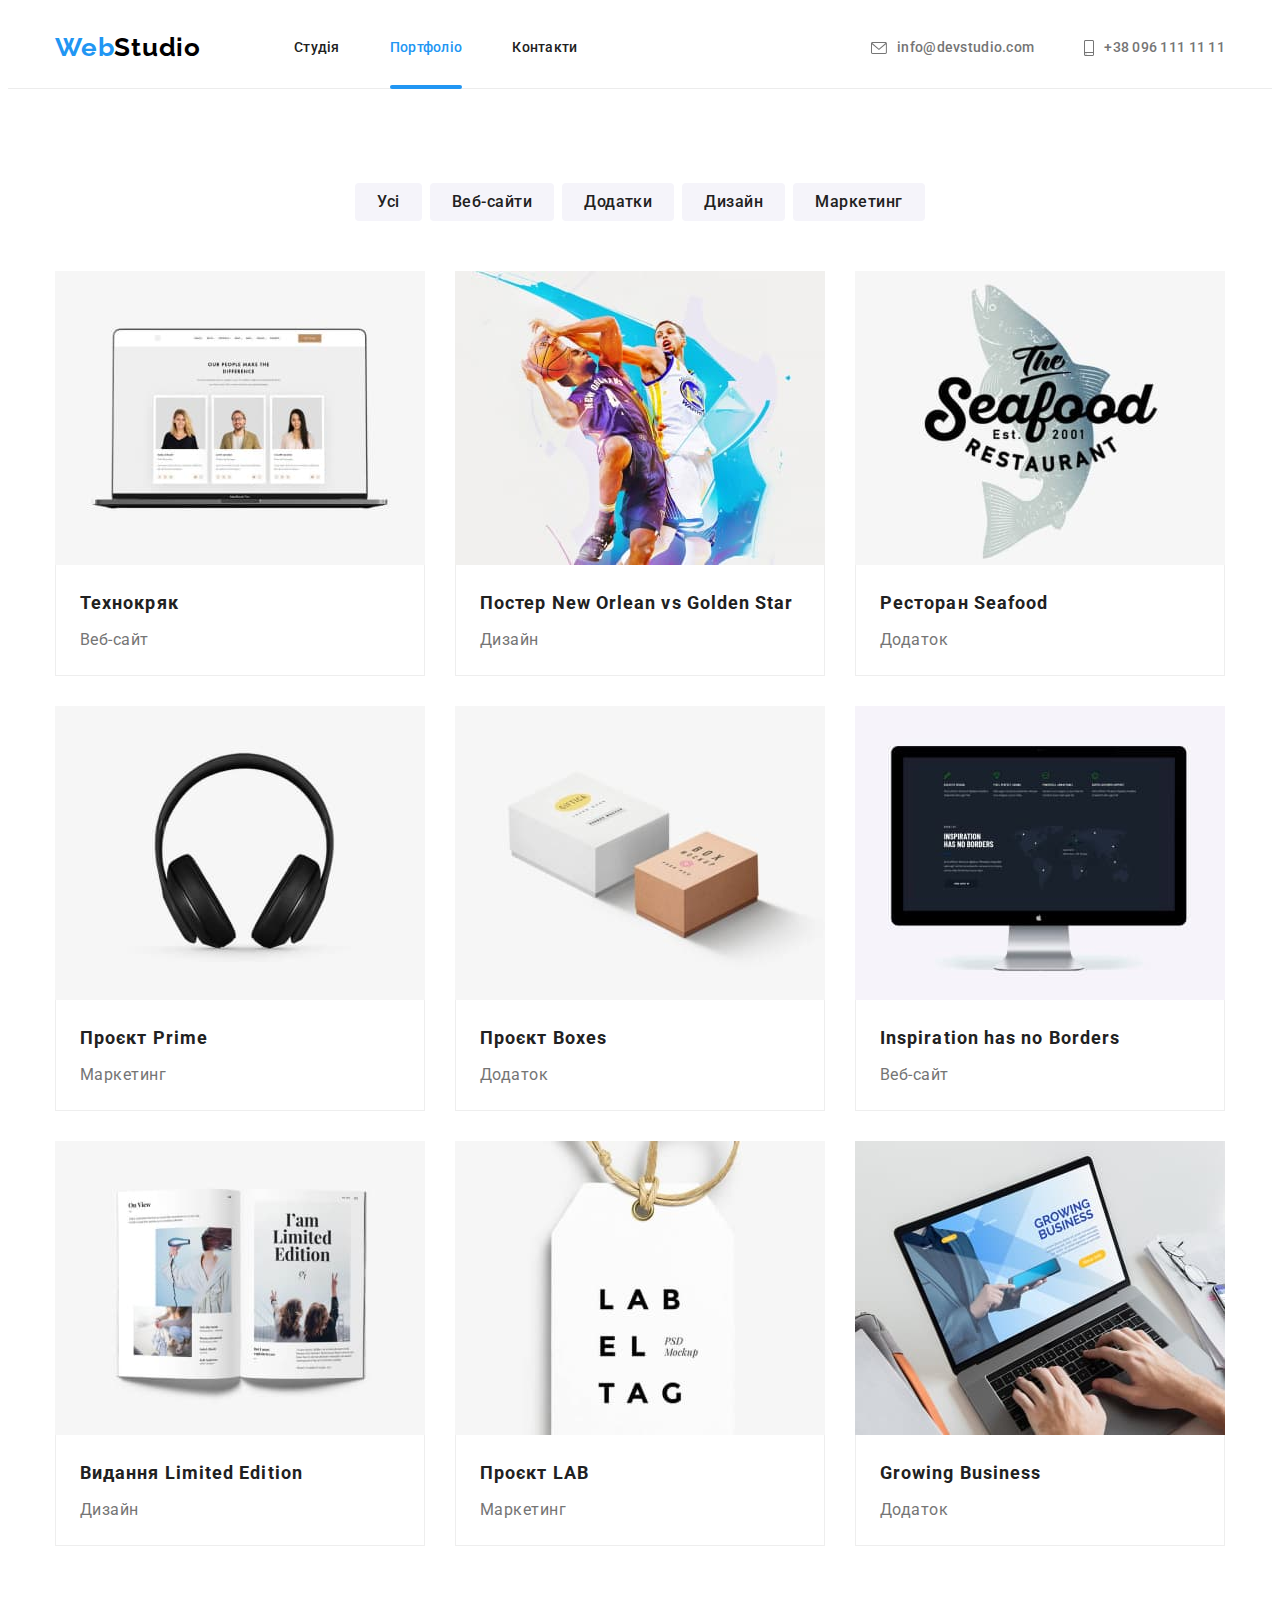
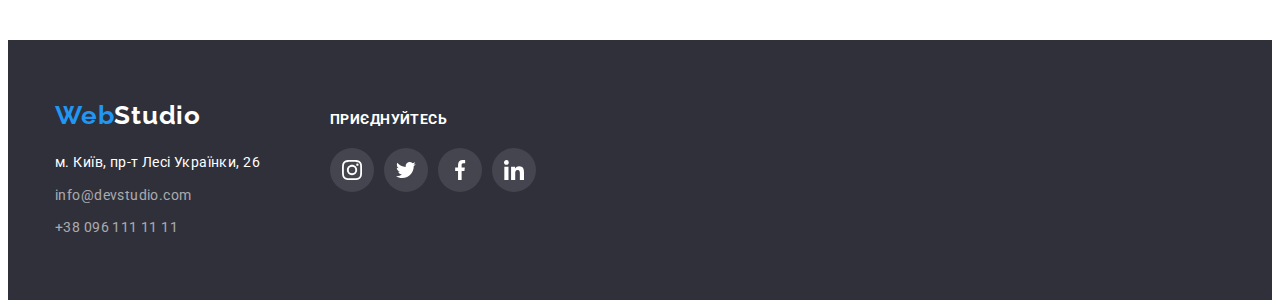
==== portfolio.html @ 529b3756 "Add files via upload" ====
<!DOCTYPE html>
<html lang="uk">
  <head>
    <meta charset="UTF-8" />
    <meta http-equiv="X-UA-Compatible" content="IE=edge" />
    <meta name="viewport" content="width=device-width, initial-scale=1.0" />
    <title>Document</title>
    <link rel="preconnect" href="https://fonts.googleapis.com" />
    <link rel="preconnect" href="https://fonts.gstatic.com" crossorigin />
    <link
      href="https://fonts.googleapis.com/css2?family=Raleway:wght@700&family=Roboto:wght@400;500;700;900&display=swap"
      rel="stylesheet"
    />
    <link
      rel="stylesheet"
      href="https://cdnjs.cloudflare.com/ajax/libs/modern-normalize/1.1.0/modern-normalize.min.css"
      integrity="sha512-wpPYUAdjBVSE4KJnH1VR1HeZfpl1ub8YT/NKx4PuQ5NmX2tKuGu6U/JRp5y+Y8XG2tV+wKQpNHVUX03MfMFn9Q=="
      crossorigin="anonymous"
      referrerpolicy="no-referrer"
    />
    <link rel="stylesheet" href="./css/style.css" />
  </head>
  <body>
    <header class="header">
      <div class="container main-nav">
        <nav>
          <a class="header-logo logo" href="./index.html"
            ><span>Web</span>Studio</a
          >
          <ul class="header-nav-list list">
            <li class="header-nav-item item">
              <a class="header-nav-link link" href="./index.html">Студія</a>
            </li>
            <li class="header-nav-item item">
              <a class="header-nav-link link current" href="./portfolio.html"
                >Портфоліо</a
              >
            </li>
            <li class="header-nav-item item">
              <a class="header-nav-link link" href="#">Контакти</a>
            </li>
          </ul>
        </nav>
        <ul class="header-contact-list list">
          <li class="header-contact-item item">
            <a class="header-contact-link link" href="mailto:info@devstudio.com"
              ><svg width="16" height="12">
                <use href="./images/icons.svg#icon-envelope"></use>
              </svg>
              info@devstudio.com</a
            >
          </li>
          <li class="header-contact-item item">
            <a class="header-contact-link link" href="tel:+380961111111"
              ><svg width="10" height="16">
                <use href="./images/icons.svg#icon-smartphone"></use>
              </svg>
              +38 096 111 11 11</a
            >
          </li>
        </ul>
      </div>
    </header>
    <main>
      <section class="portfolio section">
        <div class="container">
          <h1 class="visually-hidden">Портфоліо</h1>
          <ul class="portfolio-list list">
            <li class="portfolio-item">
              <button class="portfolio-btn btn" type="button">Усі</button>
            </li>
            <li class="portfolio-item">
              <button class="portfolio-btn btn" type="button">Веб-сайти</button>
            </li>
            <li class="portfolio-item">
              <button class="portfolio-btn btn" type="button">Додатки</button>
            </li>
            <li class="portfolio-item">
              <button class="portfolio-btn btn" type="button">Дизайн</button>
            </li>
            <li class="portfolio-item">
              <button class="portfolio-btn btn" type="button">Маркетинг</button>
            </li>
          </ul>
          <ul class="portfolio-file list">
            <li class="portfolio-unit">
              <a href="#" class="portfolio-unit-link">
                <div class="portfolio-wrapper">
                  <img
                    class="portfolio-img"
                    src="./images/1_computer.jpg"
                    alt="комп'ютер"
                    width="370"
                  />
                  <div class="portfolio-txt-wrap">
                    <p class="portfolio-txt">
                      Ресурс пропонує комплексні пропозиції з різним рівнем
                      функціоналу та сервісів. Все це дозволить відвідувачу
                      отримати вичерпні відомості про компанію чи приватну
                      особу.
                    </p>
                  </div>
                </div>
                <div class="portfolio-unit-wrap">
                  <h2 class="portfolio-capture">Технокряк</h2>
                  <p class="portfolio-descr">Веб-сайт</p>
                </div>
              </a>
            </li>
            <li class="portfolio-unit">
              <a href="#" class="portfolio-unit-link">
                <div class="portfolio-wrapper">
                  <img
                    class="portfolio-img"
                    src="./images/2_basketball.jpg"
                    alt="двоє баскетболістів борються за м'яч"
                    width="370"
                  />
                  <div class="portfolio-txt-wrap">
                    <p class="portfolio-txt">
                      Ресурс пропонує комплексні пропозиції з різним рівнем
                      функціоналу та сервісів. Все це дозволить відвідувачу
                      отримати вичерпні відомості про компанію чи приватну
                      особу.
                    </p>
                  </div>
                </div>
                <div class="portfolio-unit-wrap">
                  <h2 class="portfolio-capture">
                    Постер New Orlean vs Golden Star
                  </h2>
                  <p class="portfolio-descr">Дизайн</p>
                </div>
              </a>
            </li>
            <li class="portfolio-unit">
              <a href="#" class="portfolio-unit-link">
                <div class="portfolio-wrapper">
                  <img
                    class="portfolio-img"
                    src="./images/3_fish.jpg"
                    alt="риба"
                    width="370"
                  />
                  <div class="portfolio-txt-wrap">
                    <p class="portfolio-txt">
                      Ресурс пропонує комплексні пропозиції з різним рівнем
                      функціоналу та сервісів. Все це дозволить відвідувачу
                      отримати вичерпні відомості про компанію чи приватну
                      особу.
                    </p>
                  </div>
                </div>
                <div class="portfolio-unit-wrap">
                  <h2 class="portfolio-capture">Ресторан Seafood</h2>
                  <p class="portfolio-descr">Додаток</p>
                </div>
              </a>
            </li>
            <li class="portfolio-unit">
              <a href="#" class="portfolio-unit-link">
                <div class="portfolio-wrapper">
                  <img
                    class="portfolio-img"
                    src="./images/4_headphones.jpg"
                    alt="навушники"
                    width="370"
                  />
                  <div class="portfolio-txt-wrap">
                    <p class="portfolio-txt">
                      Ресурс пропонує комплексні пропозиції з різним рівнем
                      функціоналу та сервісів. Все це дозволить відвідувачу
                      отримати вичерпні відомості про компанію чи приватну
                      особу.
                    </p>
                  </div>
                </div>
                <div class="portfolio-unit-wrap">
                  <h2 class="portfolio-capture">Проєкт Prime</h2>
                  <p class="portfolio-descr">Маркетинг</p>
                </div>
              </a>
            </li>
            <li class="portfolio-unit">
              <a href="#" class="portfolio-unit-link">
                <div class="portfolio-wrapper">
                  <img
                    class="portfolio-img"
                    src="./images/5_boxes.jpg"
                    alt="коробки"
                    width="370"
                  />
                  <div class="portfolio-txt-wrap">
                    <p class="portfolio-txt">
                      Ресурс пропонує комплексні пропозиції з різним рівнем
                      функціоналу та сервісів. Все це дозволить відвідувачу
                      отримати вичерпні відомості про компанію чи приватну
                      особу.
                    </p>
                  </div>
                </div>
                <div class="portfolio-unit-wrap">
                  <h2 class="portfolio-capture">Проєкт Boxes</h2>
                  <p class="portfolio-descr">Додаток</p>
                </div>
              </a>
            </li>
            <li class="portfolio-unit">
              <a href="#" class="portfolio-unit-link">
                <div class="portfolio-wrapper">
                  <img
                    class="portfolio-img"
                    src="./images/6_screen.jpg"
                    alt="монітор комп'ютера"
                    width="370"
                  />
                  <div class="portfolio-txt-wrap">
                    <p class="portfolio-txt">
                      Ресурс пропонує комплексні пропозиції з різним рівнем
                      функціоналу та сервісів. Все це дозволить відвідувачу
                      отримати вичерпні відомості про компанію чи приватну
                      особу.
                    </p>
                  </div>
                </div>
                <div class="portfolio-unit-wrap">
                  <h2 class="portfolio-capture">Inspiration has no Borders</h2>
                  <p class="portfolio-descr">Веб-сайт</p>
                </div>
              </a>
            </li>
            <li class="portfolio-unit">
              <a href="#" class="portfolio-unit-link">
                <div class="portfolio-wrapper">
                  <img
                    class="portfolio-img"
                    src="./images/7-magazine.jpg"
                    alt="журнал"
                    width="370"
                  />
                  <div class="portfolio-txt-wrap">
                    <p class="portfolio-txt">
                      Ресурс пропонує комплексні пропозиції з різним рівнем
                      функціоналу та сервісів. Все це дозволить відвідувачу
                      отримати вичерпні відомості про компанію чи приватну
                      особу.
                    </p>
                  </div>
                </div>
                <div class="portfolio-unit-wrap">
                  <h2 class="portfolio-capture">Видання Limited Edition</h2>
                  <p class="portfolio-descr">Дизайн</p>
                </div>
              </a>
            </li>
            <li class="portfolio-unit">
              <a href="#" class="portfolio-unit-link">
                <div class="portfolio-wrapper">
                  <img
                    class="portfolio-img"
                    src="./images/8_label.jpg"
                    alt="етикетка"
                    width="370"
                  />
                  <div class="portfolio-txt-wrap">
                    <p class="portfolio-txt">
                      Ресурс пропонує комплексні пропозиції з різним рівнем
                      функціоналу та сервісів. Все це дозволить відвідувачу
                      отримати вичерпні відомості про компанію чи приватну
                      особу.
                    </p>
                  </div>
                </div>
                <div class="portfolio-unit-wrap">
                  <h2 class="portfolio-capture">Проєкт LAB</h2>
                  <p class="portfolio-descr">Маркетинг</p>
                </div>
              </a>
            </li>
            <li class="portfolio-unit">
              <a href="#" class="portfolio-unit-link">
                <div class="portfolio-wrapper">
                  <img
                    class="portfolio-img"
                    src="./images/9_busines.jpg"
                    alt="працівник за комп'ютером"
                    width="370"
                  />
                  <div class="portfolio-txt-wrap">
                    <p class="portfolio-txt">
                      Ресурс пропонує комплексні пропозиції з різним рівнем
                      функціоналу та сервісів. Все це дозволить відвідувачу
                      отримати вичерпні відомості про компанію чи приватну
                      особу.
                    </p>
                  </div>
                </div>
                <div class="portfolio-unit-wrap">
                  <h2 class="portfolio-capture">Growing Business</h2>
                  <p class="portfolio-descr">Додаток</p>
                </div>
              </a>
            </li>
          </ul>
        </div>
      </section>
    </main>
    <footer class="footer">
      <div class="container footer-container">
        <div class="footer-address-wrap">
          <a class="footer-logo logo" href="./index.html"
            ><span>Web</span>Studio</a
          >
          <address>
            <ul class="footer-list list">
              <li class="footer-item item">
                <a
                  class="footer-address"
                  href="https://goo.gl/maps/G2cUV6YRKF24TFZG9"
                  rel="noopener noreferrer nofollow"
                  >м. Київ, пр-т Лесі Українки, 26</a
                >
              </li>
              <li class="footer-item item">
                <a
                  class="footer-contact-link link"
                  href="mailto:info@devstudio.com"
                  >info@devstudio.com</a
                >
              </li>
              <li class="footer-item item">
                <a class="footer-contact-link link" href="tel:+380961111111"
                  >+38 096 111 11 11</a
                >
              </li>
            </ul>
          </address>
        </div>
        <div class="footer-social">
          <p class="footer-social-descr">приєднуйтесь</p>
          <ul class="footer-social-item item">
            <li class="footer-social-list list">
              <a href="#" class="footer-social-link link">
                <svg width="20" height="20">
                  <use href="./images/icons.svg#icon-instagram"></use>
                </svg>
              </a>
            </li>
            <li class="footer-social-list list">
              <a href="#" class="footer-social-link link">
                <svg width="20" height="20">
                  <use href="./images/icons.svg#icon-twitter"></use>
                </svg>
              </a>
            </li>
            <li class="footer-social-list list">
              <a href="#" class="footer-social-link link">
                <svg width="20" height="20">
                  <use href="./images/icons.svg#icon-facebook"></use>
                </svg>
              </a>
            </li>
            <li class="footer-social-list list">
              <a href="#" class="footer-social-link link">
                <svg width="20" height="20">
                  <use href="./images/icons.svg#icon-linkedin"></use>
                </svg>
              </a>
            </li>
          </ul>
        </div>
      </div>
    </footer>
  </body>
</html>
---- css/style.css ----
:root {
    --main-color: #212121;
    --second-color: #FFFFFF;
    --third-color: #757575;
    --fourth-color: #000000;
    --footer-contact-color: rgba(255, 255, 255, 0.6);
    --accent-color: #2196F3;
    --border-header-color: #ECECEC;
    --border-color: #EEEEEE;
    --active-btn-color: #188CE8;
    --background-first: #F5F4FA;
    --background: #2F303A;
    --background-main: #F5F5F5;
    --second-font: 'Raleway', sans-serif;
}

*,
*::before,
*::after {
    box-sizing: border-box;
}

h1,
h2,
h3,
h4,
h5,
h6,
p,
ul {
    margin: 0;
}

img {
    display: block;
}

body {
    font-family: 'Roboto', sans-serif;
    color: var(--main-color);
    background-color: var(--second-color);
}

.section {
    padding-top: 94px;
    padding-bottom: 94px;
}

.container {
    width: 1200px;
    padding-left: 15px;
    padding-right: 15px;
    margin: 0 auto;
}

.list {
    list-style: none;
}


.link {
    text-decoration: none;
}

.link:hover,
.link:focus {
    color: var(--accent-color);
}

.btn {
    font-family: inherit;
    color: inherit;
    cursor: pointer;
    border-color: transparent;
    border-radius: 4px;
}

.btn:hover,
.btn:focus {
    background: var(--accent-color);
    color: var(--second-color);
}

.title {
    font-weight: 700;
    font-size: 36px;
    line-height: 1.16;
    letter-spacing: 0.03em;
}

.visually-hidden {
    position: absolute;
    white-space: nowrap;
    width: 1px;
    height: 1px;
    overflow: hidden;
    border: 0;
    padding: 0;
    clip: rect(0 0 0 0);
    clip-path: inset(50%);
    margin: -1px;
}

/* ----------------------------HEADER ---------------------------------*/
.header {
    background-color: var(--second-color);
    border-bottom: 1px solid var(--border-header-color);
}

.main-nav {
    display: flex;
    align-items: center;

}

.container>nav {
    display: flex;
}

.header-logo {
    margin-right: 93px;
    padding: 24px 0;
}



.logo {
    color: var(--fourth-color);
    font-family: var(--second-font);
    font-weight: 700;
    font-size: 26px;
    line-height: 1.19;
    letter-spacing: 0.03em;
    text-decoration: none;
}

.logo>span {
    color: var(--accent-color);
}

.header-nav-list {
    display: flex;
    padding: 0;
}

.header-contact-list {
    display: flex;
    margin-left: auto;
    padding: 0;
}


.header-nav-item,
.header-contact-item {
    font-weight: 500;
    font-size: 14px;
    line-height: 1.14;
    letter-spacing: 0.02em;

    margin-right: 50px;
}

.header-nav-item:last-child,
.header-contact-item:last-child {
    margin-right: 0;
}

.header-nav-link {
    display: block;
    padding: 32px 0;
    color: inherit;

    transition: color 250ms cubic-bezier(0.4, 0, 0.2, 1);
}


.header-nav-list .link.current {
    position: relative;
    color: var(--accent-color);
}

.current::after {
    position: absolute;
    left: 0;
    bottom: -1px;

    content: '';
    display: block;
    width: 100%;
    height: 4px;
    border-radius: 2px;

    background-color: #2196F3;
}


.header-contact-link {
    display: flex;
    align-items: center;
    padding: 32px 0;
    gap: 10px;
    color: var(--third-color);
    fill: var(--third-color);

    transition: fill 250ms cubic-bezier(0.4, 0, 0.2, 1), color 250ms cubic-bezier(0.4, 0, 0.2, 1);
}

.header-contact-link:hover,
.header-contact-link:focus {
    fill: var(--accent-color);
}


/*-------------------------------- HERO--------------------------- */
.hero {
    text-align: center;
}

.hero-wrapper {
    text-align: center;
    margin: 0 auto;
    padding-top: 200px;
    padding-bottom: 200px;
    max-width: 1600px;
    height: 600px;

    background-color: #C4C4C4;
    background-image: linear-gradient(rgba(47, 48, 58, 0.4), rgba(47, 48, 58, 0.4)), url(../images/hero_background.jpg);
    background-repeat: no-repeat;
    background-position: center;
    background-size: cover;
}


.hero-title {
    margin: 0 auto;
    max-width: 696px;

    font-weight: 900;
    font-size: 44px;
    line-height: 1.36;
    letter-spacing: 0.06em;
    text-transform: uppercase;
    color: var(--second-color);
}

.hero-btn {
    display: inline-block;
    margin-top: 30px;
    padding: 10px 32px;
    border: none;

    font-weight: 700;
    font-size: 16px;
    line-height: 1.87;
    letter-spacing: 0.06em;


    color: var(--second-color);
    background-color: var(--accent-color);

    transition: background-color 250ms cubic-bezier(0.4, 0, 0.2, 1);
}

.hero-btn:hover,
.hero-btn:focus {
    background-color: var(--active-btn-color);
}

/* ---------------------------BENEFITS---------------------------- */
.benefits-list {
    display: flex;
    justify-content: space-between;
    padding: 0;
}


.benefits-item {
    max-width: 270px;
}

.benefits-icon-wrap {
    display: flex;
    align-items: center;
    justify-content: center;
    width: 270px;
    height: 120px;
    background-color: var(--background-first);
    border-radius: 4px;
}

.benefits-caption {
    margin-top: 30px;
    font-weight: 700;
    font-size: 14px;
    line-height: 1.14;
    letter-spacing: 0.03em;
    text-transform: uppercase;
}

.benefits-descr {
    margin-top: 10px;
    color: var(--third-color);
    font-size: 14px;
    line-height: 1.71;
    letter-spacing: 0.03em;
}

/* -----------------------OCCUPATION------------------- */
.occupation {
    text-align: center;
    padding-top: 0;
}

.occupation-item {
    position: relative;
}

.occupation-list {
    display: flex;
    justify-content: space-between;
    padding-left: 0;
    margin-top: 50px;
}

.occupation-wrapper {
    position: absolute;
    width: 370px;
    height: 70px;
    top: 225px;

    padding-top: 27px;

    background-color: rgba(47, 48, 58, 0.8);
}

.occupation-descr {
    text-align: center;

    font-weight: 700;
    font-size: 14px;
    line-height: 0.88;
    letter-spacing: 0.03em;
    text-transform: uppercase;

    color: var(--second-color);
}

/* -------------------------TEAM-------------------------- */

.team {
    text-align: center;
    background-color: var(--background-first);
}

.team-list {
    display: flex;
    justify-content: space-between;
    margin-top: 50px;
    padding: 0;
}

.team-item {
    text-align: center;
    box-shadow: 0px 1px 3px rgba(0, 0, 0, 0.12), 0px 1px 1px rgba(0, 0, 0, 0.14), 0px 2px 1px rgba(0, 0, 0, 0.2);
    border-radius: 0px 0px 4px 4px;
    background-color: var(--second-color);
}

.team-wrap {
    padding: 30px 0;
}

.team-caption {
    font-weight: 500;
    font-size: 16px;
    line-height: 1.18;
    letter-spacing: 0.03em;
}

.team-descr {
    margin-top: 10px;
    color: var(--third-color);
    font-size: 16px;
    line-height: 1.18;
    letter-spacing: 0.03em;
}

.team-social-item {
    display: flex;
    justify-content: center;
    margin-top: 16px;
    padding: 0;
}

.team-social-list {
    margin-right: 10px;
    width: 44px;
    height: 44px;
}

.team-social-link {
    display: flex;
    align-items: center;
    justify-content: center;
    height: 100%;
    width: 100%;

    fill: #AFB1B8;
    background-color: inherit;
    border-radius: 50%;

    transition: fill 250ms cubic-bezier(0.4, 0, 0.2, 1), background-color 250ms cubic-bezier(0.4, 0, 0.2, 1);
}

.team-social-link:hover,
.team-social-link:focus {
    fill: var(--second-color);
    background-color: var(--accent-color);

}

.team-social-list:last-child {
    margin-right: 0;
}

/* ----------------CLIENT -------------------*/
.clients {
    background-color: #FFFFFF;
}

.clients-title {
    text-align: center;
}

.cliensts-list {
    display: flex;
    gap: 30px;
    padding: 0;
    margin-top: 50px;
}

.clients-item {
    height: 92px;
    width: 170px;
}



.clients-link {
    display: flex;
    align-items: center;
    justify-content: center;
    border: 1px solid #AFB1B8;
    border-radius: 4px;
    width: 100%;
    height: 100%;
    fill: #AFB1B8;

    transition: fill 250ms cubic-bezier(0.4, 0, 0.2, 1), border-color 250ms cubic-bezier(0.4, 0, 0.2, 1);
}

.clients-link:hover,
.clients-link:focus {
    fill: var(--accent-color);
    border: 1px solid var(--accent-color);
}

/* -------------------------FOOTER -------------------------- */
.footer {
    padding-top: 60px;
    padding-bottom: 60px;
    background: var(--background);
}

.footer-container {
    display: flex;
    align-items: baseline;
    gap: 70px;
}

.footer-logo {
    color: var(--second-color);
}

.footer-address {
    display: inline-block;
    margin-top: 20px;
}

.footer-list {
    padding-left: 0;
    font-style: normal;
}

.footer-address {
    color: var(--second-color);
    font-size: 14px;
    line-height: 1.71;
    letter-spacing: 0.03em;
    text-decoration: none;

    transition: color 250ms cubic-bezier(0.4, 0, 0.2, 1);
}

.footer-item {
    margin-top: 9px;
}

.footer-item:first-child {
    margin-top: 0;
}

.footer-contact-link {
    font-size: 14px;
    line-height: 1.71;
    letter-spacing: 0.03em;
    color: var(--footer-contact-color);

    transition: color 250ms cubic-bezier(0.4, 0, 0.2, 1);

}

.footer-address:hover,
.footer-address:focus {
    color: var(--accent-color);
}


.footer-social-descr {
    font-weight: 700;
    font-size: 14px;
    line-height: 1.14;
    letter-spacing: 0.03em;
    text-transform: uppercase;
    color: var(--second-color);
}

.footer-social-item {
    display: flex;
    padding: 0;
    margin-top: 20px;
    gap: 10px
}

.footer-social-list {
    width: 44px;
    height: 44px;
}

.footer-social-link {
    display: flex;
    justify-content: center;
    align-items: center;
    width: 100%;
    height: 100%;
    background: rgba(255, 255, 255, 0.1);
    border-radius: 50%;
    fill: var(--second-color);

    transition: background-color 250ms cubic-bezier(0.4, 0, 0.2, 1);

}

.footer-social-link:hover,
.footer-social-link:focus {
    background-color: var(--accent-color);
}




/*----------------- PORTFOLIO--------------------- */
.portfolio {
    background-color: inherit;
}

.portfolio-list {
    display: flex;
    justify-content: center;
    gap: 8px;
    padding: 0;
}

.portfolio-btn {
    padding: 6px 22px;
    border: none;

    font-weight: 500;
    font-size: 16px;
    line-height: 1.62;
    letter-spacing: 0.03em;
    background-color: var(--background-first);

    transition: background-color 250ms cubic-bezier(0.4, 0, 0.2, 1), color 250ms cubic-bezier(0.4, 0, 0.2, 1), box-shadow 250ms cubic-bezier(0.4, 0, 0.2, 1);

}

.portfolio-btn:hover,
.portfolio-btn:focus {
    box-shadow: 0px 3px 1px rgba(0, 0, 0, 0.1), 0px 1px 2px rgba(0, 0, 0, 0.08), 0px 2px 2px rgba(0, 0, 0, 0.12);
    border-radius: 4px;
}

.portfolio-unit {
    background: var(--second-color);
}

.portfolio-file {
    display: flex;
    flex-wrap: wrap;
    margin-top: 50px;
    padding-left: 0;
}

.portfolio-wrapper {
    position: relative;
    overflow: hidden;
}

.portfolio-txt-wrap {
    position: absolute;
    top: 1px;
    left: 0;
    transform: translateY(100%);

    height: 100%;
    padding: 63px 24px;

    background-color: rgba(33, 150, 243, 0.9);

    transition: transform 250ms cubic-bezier(0.4, 0, 0.2, 1);

}

.portfolio-txt-wrap>.portfolio-txt {
    font-size: 18px;
    line-height: 1.55;
    letter-spacing: 0.03em;
    color: var(--second-color);
}

.portfolio-unit-link:hover .portfolio-txt-wrap,
.portfolio-unit-link:focus .portfolio-txt-wrap {
    transform: translateY(0);
}

.portfolio-unit {
    margin-right: 30px;
    margin-top: 30px;
}

.portfolio-unit:nth-child(-n+3) {
    margin-top: 0;
}

.portfolio-unit:nth-child(3n+3) {
    margin-right: 0;
}

.portfolio-unit-wrap {
    padding: 20px 24px;
    border: 1px solid var(--border-color);
    border-top: none;
}

.portfolio-unit-link {
    display: block;
    text-decoration: none;
    color: inherit;

    transition: box-shadow 250ms cubic-bezier(0.4, 0, 0.2, 1);
}

.portfolio-unit-link:hover,
.portfolio-unit-link:focus {
    box-shadow: 0px 1px 1px rgba(0, 0, 0, 0.12), 0px 4px 4px rgba(0, 0, 0, 0.06), 1px 4px 6px rgba(0, 0, 0, 0.16);
}

.portfolio-capture {
    font-weight: 700;
    font-size: 18px;
    line-height: 2;
    letter-spacing: 0.06em;
}

.portfolio-descr {
    margin-top: 4px;

    font-size: 16px;
    line-height: 1.87;
    letter-spacing: 0.03em;
    color: var(--third-color);
}

/* --------------Backdrop------------------------ */

.backdrop {
    position: fixed;
    top: 0;
    left: 0;
    width: 100%;
    height: 100%;
    background-color: rgba(0, 0, 0, 0.2);

    opacity: 1;
    transition: opacity 250ms cubic-bezier(0.4, 0, 0.2, 1);
}

.backdrop.is-hidden {
    visibility: hidden;
    opacity: 0;
    pointer-events: none;
}

.backdrop.is-hidden .modal {
    transform: translate(-50%, -50%) scale(0.5);
}

.modal {
    position: absolute;
    top: 50%;
    left: 50%;

    transform: translate(-50%, -50%) scale(1);
    transition: transform 250ms cubic-bezier(0.4, 0, 0.2, 1);

    width: 528px;
    height: 581px;
    background-color: var(--second-color);
    box-shadow: 0px 1px 3px rgba(0, 0, 0, 0.12), 0px 1px 1px rgba(0, 0, 0, 0.14), 0px 2px 1px rgba(0, 0, 0, 0.2);
    border-radius: 4px;
}

.modal>button {
    position: absolute;
    top: 8px;
    right: 8px;
    display: flex;
    align-items: center;
    justify-content: center;
    cursor: pointer;
    width: 30px;
    height: 30px;
    background: inherit;
    border: 1px solid rgba(0, 0, 0, 0.1);
    border-radius: 50%;
    fill: var(--fourth-color);

    transition: fill 250ms cubic-bezier(0.4, 0, 0.2, 1);
}

.modal>button:hover,
.modal>button:focus {
    fill: var(--accent-color);
}
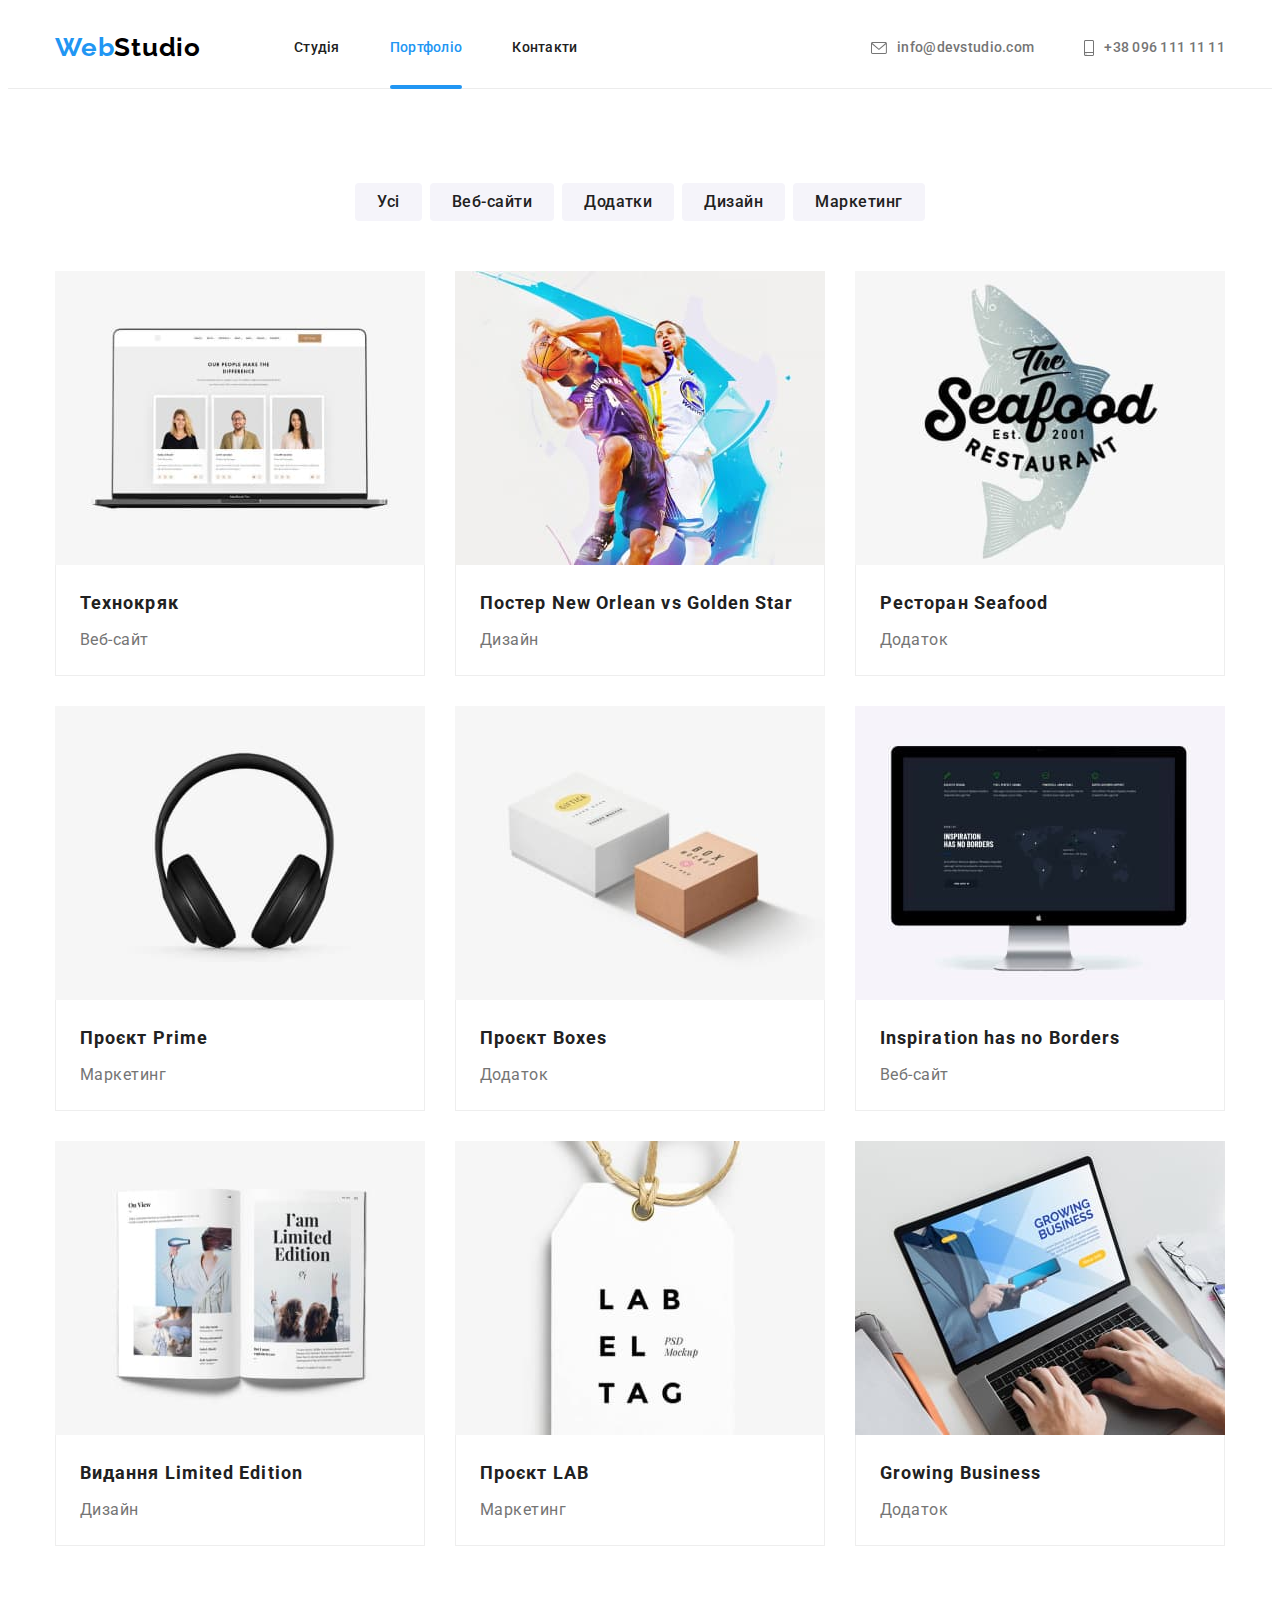
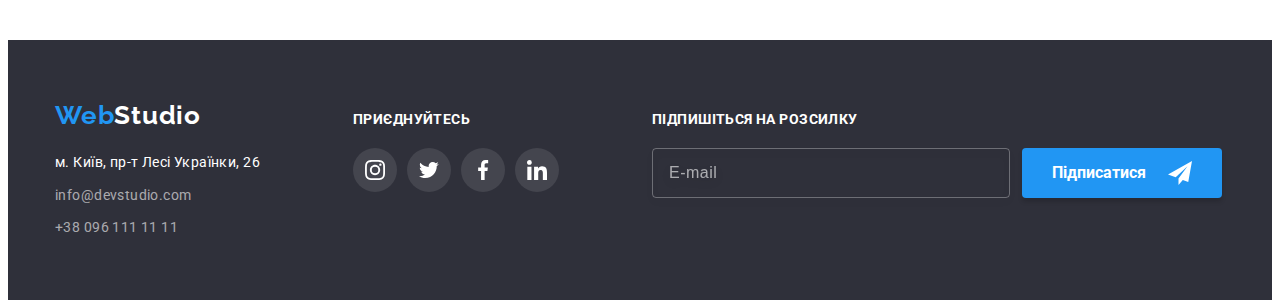
==== commit 4a22e298: "2" ====
--- a/portfolio.html
+++ b/portfolio.html
@@ -369,6 +369,23 @@
             </li>
           </ul>
         </div>
+        <div class="subscribe">
+          <p class="subscribe-title">Підпишіться на розсилку</p>
+          <form class="subscribe-form">
+            <input
+              class="subscribe-email"
+              type="email"
+              name="email"
+              placeholder="E-mail"
+            />
+            <button type="submit" class="subscribe-btn btn">
+              Підписатися
+              <svg class="subscribe-icon" width="24" height="24">
+                <use href="./images/icons.svg#icon-send"></use>
+              </svg>
+            </button>
+          </form>
+        </div>
       </div>
     </footer>
   </body>
--- a/css/style.css
+++ b/css/style.css
@@ -476,7 +476,7 @@
 .footer-container {
     display: flex;
     align-items: baseline;
-    gap: 70px;
+    gap: 93px;
 }
 
 .footer-logo {
@@ -568,6 +568,89 @@
 }
 
 
+.subscribe-title {
+    font-weight: 700;
+    font-size: 14px;
+    line-height: 1.14;
+    letter-spacing: 0.03em;
+    text-transform: uppercase;
+
+    color: var(--second-color);
+}
+
+.subscribe-form {
+    display: flex;
+    margin-top: 20px;
+}
+
+.subscribe-email {
+    display: block;
+    width: 358px;
+    height: 50px;
+    margin: 0;
+    padding: 15px 16px;
+
+    background-color: inherit;
+    border: 1px solid rgba(255, 255, 255, 0.3);
+    filter: drop-shadow(0px 4px 4px rgba(0, 0, 0, 0.15));
+    border-radius: 4px;
+
+    font-size: 16px;
+    line-height: 1.25;
+    letter-spacing: 0.03em;
+    color: var(--second-color);
+
+    transition: border-color 250ms cubic-bezier(0.4, 0, 0.2, 1);
+}
+
+.subscribe-email:focus,
+.subscribe-email:hover {
+    border: 1px solid var(--accent-color);
+}
+
+.subscribe-email::placeholder {
+    margin-left: 20px;
+    font-size: 16px;
+    line-height: 1.25;
+    letter-spacing: 0.03em;
+    color: rgba(255, 255, 255, 0.6);
+}
+
+.subscribe-btn {
+    display: block;
+    position: relative;
+    margin-left: 12px;
+
+    width: 200px;
+    height: 50px;
+    background: #2196F3;
+    box-shadow: 0px 4px 4px rgba(0, 0, 0, 0.15);
+    border-radius: 4px;
+
+    text-align: left;
+    padding-left: 28px;
+    font-weight: 700;
+    font-size: 16px;
+    line-height: 1.87;
+    color: var(--second-color);
+
+    transition: background-color 250ms cubic-bezier(0.4, 0, 0.2, 1);
+}
+
+.subscribe-btn:hover,
+.subscribe-btn:focus {
+    background-color: var(--active-btn-color);
+}
+
+.subscribe-icon {
+    position: absolute;
+    right: 28px;
+    top: 50%;
+    transform: translateY(-50%);
+}
+
+
+
 
 
 /*----------------- PORTFOLIO--------------------- */
@@ -704,7 +787,7 @@
     background-color: rgba(0, 0, 0, 0.2);
 
     opacity: 1;
-    transition: opacity 250ms cubic-bezier(0.4, 0, 0.2, 1);
+    transition: opacity 250ms cubic-bezier(0.4, 0, 0.2, 1), visibility 250ms cubic-bezier(0.4, 0, 0.2, 1);
 }
 
 .backdrop.is-hidden {
